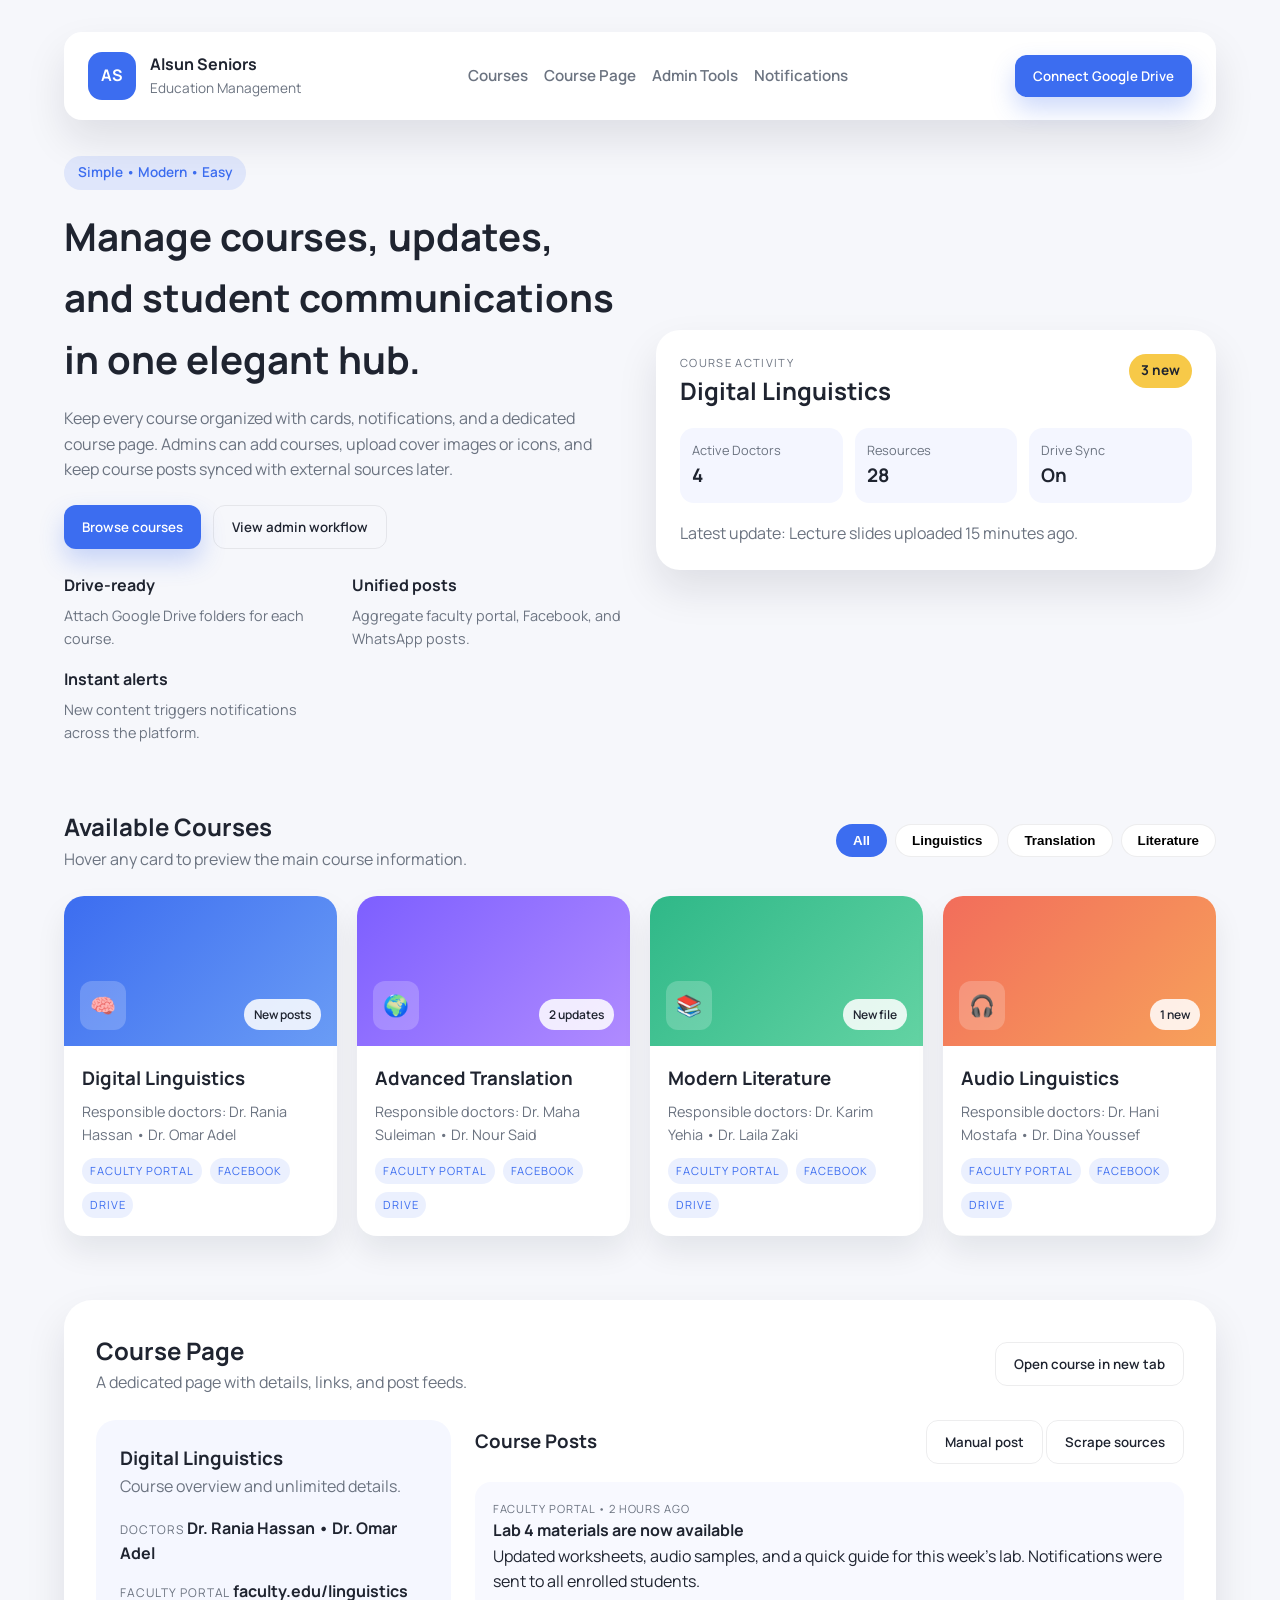
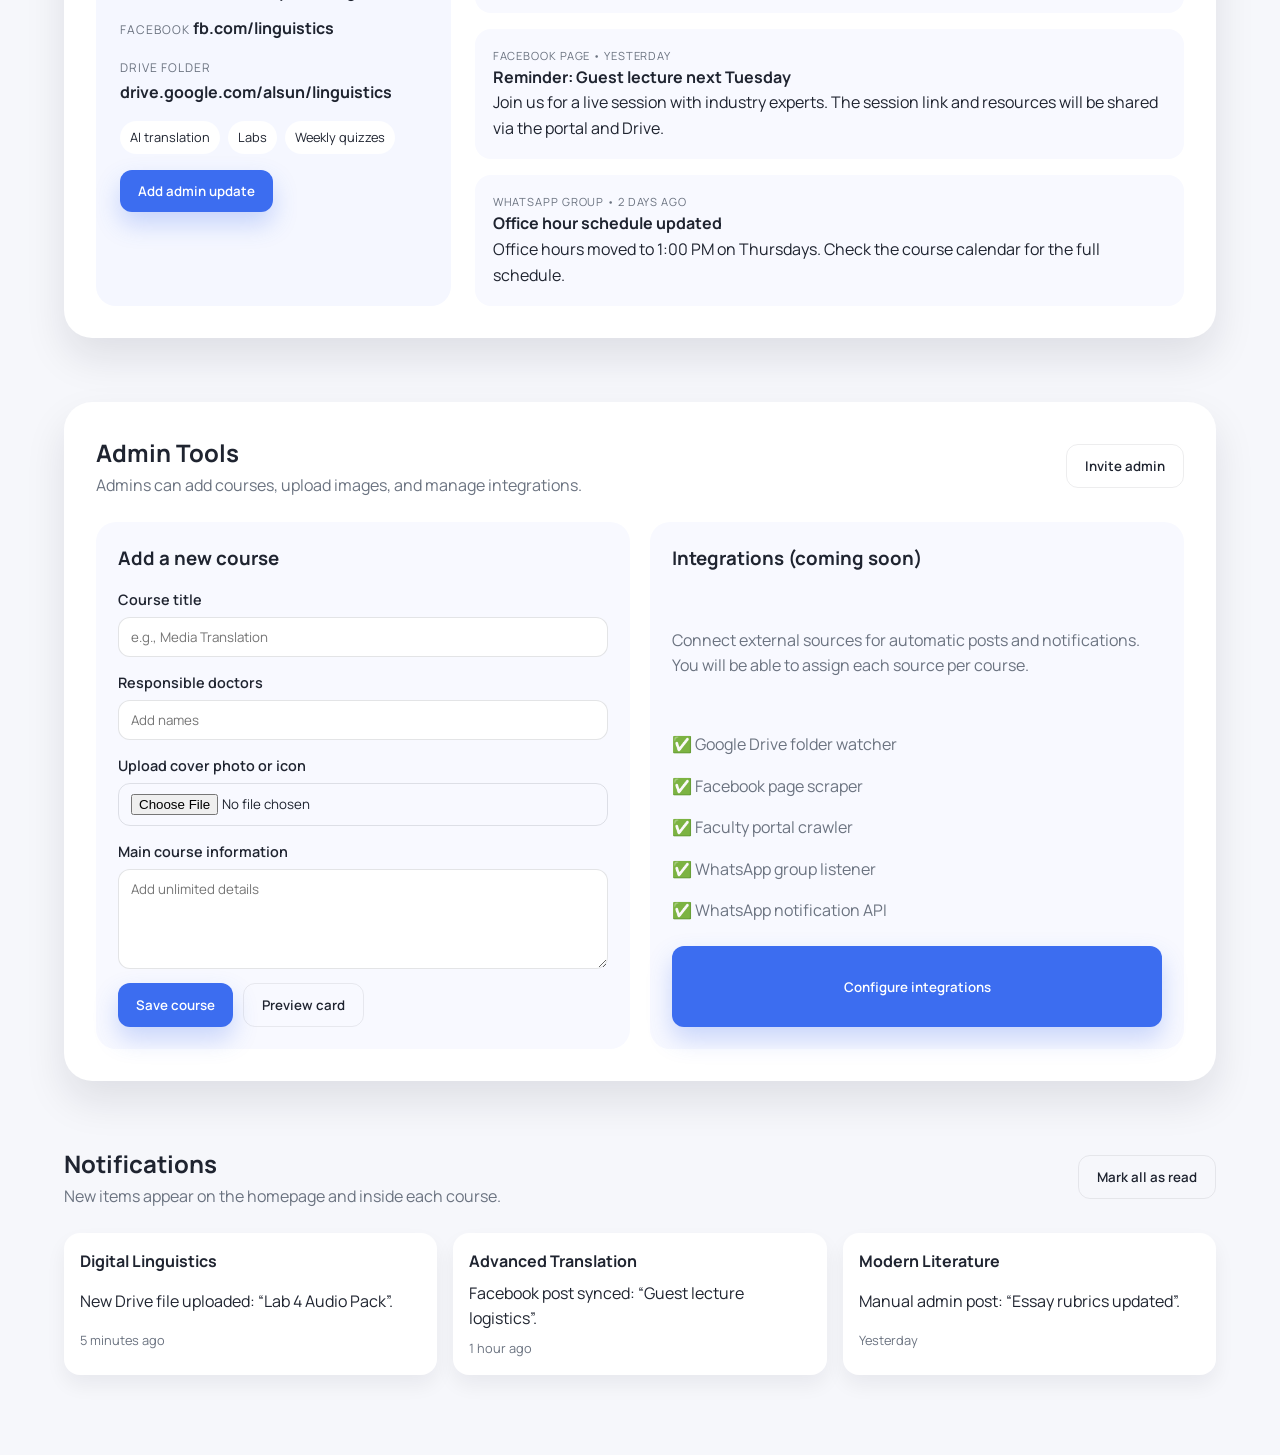
==== index.html @ a151978f "Add initial education management UI" ====
<!doctype html>
<html lang="en">
  <head>
    <meta charset="UTF-8" />
    <meta name="viewport" content="width=device-width, initial-scale=1.0" />
    <title>Alsun Seniors | Education System</title>
    <link rel="stylesheet" href="styles.css" />
    <link rel="preconnect" href="https://fonts.googleapis.com" />
    <link rel="preconnect" href="https://fonts.gstatic.com" crossorigin />
    <link
      href="https://fonts.googleapis.com/css2?family=Manrope:wght@300;400;500;600;700;800&display=swap"
      rel="stylesheet"
    />
  </head>
  <body>
    <div class="page">
      <header class="topbar">
        <div class="logo">
          <span class="logo-mark">AS</span>
          <div>
            <p class="logo-title">Alsun Seniors</p>
            <p class="logo-subtitle">Education Management</p>
          </div>
        </div>
        <nav class="topbar-nav">
          <a href="#courses">Courses</a>
          <a href="#course-view">Course Page</a>
          <a href="#admin">Admin Tools</a>
          <a href="#notifications">Notifications</a>
        </nav>
        <button class="btn primary">Connect Google Drive</button>
      </header>

      <main>
        <section class="hero">
          <div>
            <p class="pill">Simple • Modern • Easy</p>
            <h1>Manage courses, updates, and student communications in one elegant hub.</h1>
            <p class="hero-text">
              Keep every course organized with cards, notifications, and a dedicated course page. Admins can add
              courses, upload cover images or icons, and keep course posts synced with external sources later.
            </p>
            <div class="hero-actions">
              <button class="btn primary">Browse courses</button>
              <button class="btn ghost">View admin workflow</button>
            </div>
            <div class="hero-meta">
              <div>
                <h3>Drive-ready</h3>
                <p>Attach Google Drive folders for each course.</p>
              </div>
              <div>
                <h3>Unified posts</h3>
                <p>Aggregate faculty portal, Facebook, and WhatsApp posts.</p>
              </div>
              <div>
                <h3>Instant alerts</h3>
                <p>New content triggers notifications across the platform.</p>
              </div>
            </div>
          </div>
          <div class="hero-card">
            <div class="hero-card-top">
              <div>
                <p class="hero-label">Course Activity</p>
                <h2>Digital Linguistics</h2>
              </div>
              <span class="badge">3 new</span>
            </div>
            <div class="hero-card-body">
              <div class="stat">
                <p>Active Doctors</p>
                <h3>4</h3>
              </div>
              <div class="stat">
                <p>Resources</p>
                <h3>28</h3>
              </div>
              <div class="stat">
                <p>Drive Sync</p>
                <h3>On</h3>
              </div>
            </div>
            <div class="hero-card-footer">
              <p>Latest update: Lecture slides uploaded 15 minutes ago.</p>
            </div>
          </div>
        </section>

        <section id="courses" class="section">
          <div class="section-header">
            <div>
              <h2>Available Courses</h2>
              <p>Hover any card to preview the main course information.</p>
            </div>
            <div class="filters">
              <button class="filter active">All</button>
              <button class="filter">Linguistics</button>
              <button class="filter">Translation</button>
              <button class="filter">Literature</button>
            </div>
          </div>

          <div class="course-grid">
            <article class="course-card">
              <div class="course-cover cover-one">
                <span class="course-icon">🧠</span>
                <span class="course-notification">New posts</span>
              </div>
              <div class="course-body">
                <h3>Digital Linguistics</h3>
                <p>Responsible doctors: Dr. Rania Hassan • Dr. Omar Adel</p>
                <div class="course-links">
                  <span>Faculty Portal</span>
                  <span>Facebook</span>
                  <span>Drive</span>
                </div>
              </div>
              <div class="course-hover">
                <h4>Main Info</h4>
                <p>
                  Focus on corpus analysis, AI translation, and applied research. Weekly lab sessions with practical
                  assignments and curated resources.
                </p>
              </div>
            </article>

            <article class="course-card">
              <div class="course-cover cover-two">
                <span class="course-icon">🌍</span>
                <span class="course-notification">2 updates</span>
              </div>
              <div class="course-body">
                <h3>Advanced Translation</h3>
                <p>Responsible doctors: Dr. Maha Suleiman • Dr. Nour Said</p>
                <div class="course-links">
                  <span>Faculty Portal</span>
                  <span>Facebook</span>
                  <span>Drive</span>
                </div>
              </div>
              <div class="course-hover">
                <h4>Main Info</h4>
                <p>
                  Professional translation workflows, CAT tools, and weekly peer reviews. Includes bilingual
                  terminology projects and industry-ready portfolios.
                </p>
              </div>
            </article>

            <article class="course-card">
              <div class="course-cover cover-three">
                <span class="course-icon">📚</span>
                <span class="course-notification">New file</span>
              </div>
              <div class="course-body">
                <h3>Modern Literature</h3>
                <p>Responsible doctors: Dr. Karim Yehia • Dr. Laila Zaki</p>
                <div class="course-links">
                  <span>Faculty Portal</span>
                  <span>Facebook</span>
                  <span>Drive</span>
                </div>
              </div>
              <div class="course-hover">
                <h4>Main Info</h4>
                <p>
                  Contemporary fiction and criticism. Includes reading circles, essay submissions, and highlighted
                  resources from the faculty portal.
                </p>
              </div>
            </article>

            <article class="course-card">
              <div class="course-cover cover-four">
                <span class="course-icon">🎧</span>
                <span class="course-notification">1 new</span>
              </div>
              <div class="course-body">
                <h3>Audio Linguistics</h3>
                <p>Responsible doctors: Dr. Hani Mostafa • Dr. Dina Youssef</p>
                <div class="course-links">
                  <span>Faculty Portal</span>
                  <span>Facebook</span>
                  <span>Drive</span>
                </div>
              </div>
              <div class="course-hover">
                <h4>Main Info</h4>
                <p>
                  Phonetics and voice analysis with hands-on labs. Includes recorded sessions, quizzes, and weekly
                  practice tasks.
                </p>
              </div>
            </article>
          </div>
        </section>

        <section id="course-view" class="section course-view">
          <div class="section-header">
            <div>
              <h2>Course Page</h2>
              <p>A dedicated page with details, links, and post feeds.</p>
            </div>
            <button class="btn ghost">Open course in new tab</button>
          </div>

          <div class="course-layout">
            <aside class="course-sidebar">
              <h3>Digital Linguistics</h3>
              <p class="muted">Course overview and unlimited details.</p>
              <div class="info-list">
                <div>
                  <span>Doctors</span>
                  <strong>Dr. Rania Hassan • Dr. Omar Adel</strong>
                </div>
                <div>
                  <span>Faculty Portal</span>
                  <strong>faculty.edu/linguistics</strong>
                </div>
                <div>
                  <span>Facebook</span>
                  <strong>fb.com/linguistics</strong>
                </div>
                <div>
                  <span>Drive Folder</span>
                  <strong>drive.google.com/alsun/linguistics</strong>
                </div>
              </div>
              <div class="tag-list">
                <span>AI translation</span>
                <span>Labs</span>
                <span>Weekly quizzes</span>
              </div>
              <button class="btn primary">Add admin update</button>
            </aside>

            <div class="course-feed">
              <div class="feed-header">
                <h3>Course Posts</h3>
                <div class="feed-actions">
                  <button class="btn ghost">Manual post</button>
                  <button class="btn ghost">Scrape sources</button>
                </div>
              </div>
              <div class="feed-grid">
                <article class="feed-card">
                  <p class="feed-source">Faculty Portal • 2 hours ago</p>
                  <h4>Lab 4 materials are now available</h4>
                  <p>
                    Updated worksheets, audio samples, and a quick guide for this week’s lab. Notifications were sent
                    to all enrolled students.
                  </p>
                </article>
                <article class="feed-card">
                  <p class="feed-source">Facebook Page • Yesterday</p>
                  <h4>Reminder: Guest lecture next Tuesday</h4>
                  <p>
                    Join us for a live session with industry experts. The session link and resources will be shared
                    via the portal and Drive.
                  </p>
                </article>
                <article class="feed-card">
                  <p class="feed-source">WhatsApp Group • 2 days ago</p>
                  <h4>Office hour schedule updated</h4>
                  <p>
                    Office hours moved to 1:00 PM on Thursdays. Check the course calendar for the full schedule.
                  </p>
                </article>
              </div>
            </div>
          </div>
        </section>

        <section id="admin" class="section admin">
          <div class="section-header">
            <div>
              <h2>Admin Tools</h2>
              <p>Admins can add courses, upload images, and manage integrations.</p>
            </div>
            <button class="btn ghost">Invite admin</button>
          </div>

          <div class="admin-grid">
            <form class="admin-card">
              <h3>Add a new course</h3>
              <label>
                Course title
                <input type="text" placeholder="e.g., Media Translation" />
              </label>
              <label>
                Responsible doctors
                <input type="text" placeholder="Add names" />
              </label>
              <label>
                Upload cover photo or icon
                <input type="file" />
              </label>
              <label>
                Main course information
                <textarea placeholder="Add unlimited details"></textarea>
              </label>
              <div class="form-actions">
                <button class="btn primary" type="button">Save course</button>
                <button class="btn ghost" type="button">Preview card</button>
              </div>
            </form>

            <div class="admin-card">
              <h3>Integrations (coming soon)</h3>
              <p class="muted">
                Connect external sources for automatic posts and notifications. You will be able to assign each source
                per course.
              </p>
              <ul class="integration-list">
                <li>✅ Google Drive folder watcher</li>
                <li>✅ Facebook page scraper</li>
                <li>✅ Faculty portal crawler</li>
                <li>✅ WhatsApp group listener</li>
                <li>✅ WhatsApp notification API</li>
              </ul>
              <button class="btn primary" type="button">Configure integrations</button>
            </div>
          </div>
        </section>

        <section id="notifications" class="section">
          <div class="section-header">
            <div>
              <h2>Notifications</h2>
              <p>New items appear on the homepage and inside each course.</p>
            </div>
            <button class="btn ghost">Mark all as read</button>
          </div>

          <div class="notification-grid">
            <div class="notification-card">
              <h4>Digital Linguistics</h4>
              <p>New Drive file uploaded: “Lab 4 Audio Pack”.</p>
              <span>5 minutes ago</span>
            </div>
            <div class="notification-card">
              <h4>Advanced Translation</h4>
              <p>Facebook post synced: “Guest lecture logistics”.</p>
              <span>1 hour ago</span>
            </div>
            <div class="notification-card">
              <h4>Modern Literature</h4>
              <p>Manual admin post: “Essay rubrics updated”.</p>
              <span>Yesterday</span>
            </div>
          </div>
        </section>
      </main>
    </div>
  </body>
</html>
---- styles.css ----
:root {
  color-scheme: light;
  --bg: #f6f7fb;
  --card: #ffffff;
  --text: #1f2430;
  --muted: #6b7380;
  --primary: #3c6df0;
  --primary-dark: #2b4fb8;
  --accent: #f7c948;
  --outline: rgba(31, 36, 48, 0.08);
  --shadow: 0 20px 40px rgba(15, 23, 42, 0.1);
}

* {
  box-sizing: border-box;
  margin: 0;
  padding: 0;
}

body {
  font-family: "Manrope", system-ui, sans-serif;
  background: var(--bg);
  color: var(--text);
  line-height: 1.6;
}

.page {
  max-width: 1200px;
  margin: 0 auto;
  padding: 32px 24px 80px;
}

.topbar {
  display: flex;
  align-items: center;
  justify-content: space-between;
  gap: 24px;
  background: var(--card);
  padding: 20px 24px;
  border-radius: 18px;
  box-shadow: var(--shadow);
  position: sticky;
  top: 16px;
  z-index: 10;
}

.logo {
  display: flex;
  align-items: center;
  gap: 14px;
}

.logo-mark {
  display: grid;
  place-items: center;
  width: 48px;
  height: 48px;
  border-radius: 14px;
  background: var(--primary);
  color: white;
  font-weight: 700;
}

.logo-title {
  font-weight: 700;
}

.logo-subtitle {
  color: var(--muted);
  font-size: 0.85rem;
}

.topbar-nav {
  display: flex;
  gap: 16px;
  flex-wrap: wrap;
}

.topbar-nav a {
  text-decoration: none;
  color: var(--muted);
  font-weight: 600;
  font-size: 0.95rem;
}

.btn {
  padding: 12px 18px;
  border-radius: 12px;
  border: none;
  font-weight: 600;
  cursor: pointer;
  font-family: inherit;
}

.btn.primary {
  background: var(--primary);
  color: white;
  box-shadow: 0 12px 24px rgba(60, 109, 240, 0.25);
}

.btn.primary:hover {
  background: var(--primary-dark);
}

.btn.ghost {
  background: transparent;
  border: 1px solid var(--outline);
  color: var(--text);
}

.hero {
  display: grid;
  grid-template-columns: repeat(auto-fit, minmax(280px, 1fr));
  gap: 32px;
  margin-top: 36px;
  align-items: center;
}

.pill {
  background: rgba(60, 109, 240, 0.12);
  color: var(--primary);
  padding: 6px 14px;
  border-radius: 999px;
  display: inline-block;
  font-weight: 600;
  font-size: 0.85rem;
  margin-bottom: 16px;
}

.hero h1 {
  font-size: clamp(2rem, 3vw, 3rem);
  margin-bottom: 16px;
}

.hero-text {
  color: var(--muted);
  margin-bottom: 22px;
}

.hero-actions {
  display: flex;
  gap: 12px;
  margin-bottom: 24px;
  flex-wrap: wrap;
}

.hero-meta {
  display: grid;
  grid-template-columns: repeat(auto-fit, minmax(180px, 1fr));
  gap: 16px;
}

.hero-meta h3 {
  font-size: 1rem;
  margin-bottom: 6px;
}

.hero-meta p {
  color: var(--muted);
  font-size: 0.9rem;
}

.hero-card {
  background: var(--card);
  padding: 24px;
  border-radius: 24px;
  box-shadow: var(--shadow);
}

.hero-card-top {
  display: flex;
  justify-content: space-between;
  align-items: start;
  gap: 12px;
  margin-bottom: 18px;
}

.hero-label {
  text-transform: uppercase;
  letter-spacing: 0.12em;
  color: var(--muted);
  font-size: 0.7rem;
}

.badge {
  background: var(--accent);
  padding: 6px 12px;
  border-radius: 999px;
  font-weight: 700;
  font-size: 0.85rem;
}

.hero-card-body {
  display: grid;
  grid-template-columns: repeat(auto-fit, minmax(120px, 1fr));
  gap: 12px;
}

.stat {
  padding: 12px;
  border-radius: 14px;
  background: #f4f6ff;
}

.stat p {
  font-size: 0.8rem;
  color: var(--muted);
}

.hero-card-footer {
  margin-top: 18px;
  color: var(--muted);
}

.section {
  margin-top: 64px;
}

.section-header {
  display: flex;
  justify-content: space-between;
  align-items: center;
  gap: 16px;
  margin-bottom: 24px;
  flex-wrap: wrap;
}

.section-header p {
  color: var(--muted);
}

.filters {
  display: flex;
  gap: 8px;
  flex-wrap: wrap;
}

.filter {
  border-radius: 999px;
  padding: 8px 16px;
  background: white;
  border: 1px solid var(--outline);
  font-weight: 600;
  cursor: pointer;
}

.filter.active {
  background: var(--primary);
  color: white;
  border-color: transparent;
}

.course-grid {
  display: grid;
  grid-template-columns: repeat(auto-fit, minmax(240px, 1fr));
  gap: 20px;
}

.course-card {
  position: relative;
  background: var(--card);
  border-radius: 20px;
  overflow: hidden;
  box-shadow: 0 16px 30px rgba(15, 23, 42, 0.08);
  transition: transform 0.2s ease, box-shadow 0.2s ease;
}

.course-card:hover {
  transform: translateY(-6px);
  box-shadow: 0 24px 40px rgba(15, 23, 42, 0.15);
}

.course-cover {
  height: 150px;
  display: flex;
  align-items: flex-end;
  justify-content: space-between;
  padding: 16px;
  color: white;
}

.cover-one {
  background: linear-gradient(135deg, #3c6df0, #6a9cf5);
}

.cover-two {
  background: linear-gradient(135deg, #7d5fff, #b08bff);
}

.cover-three {
  background: linear-gradient(135deg, #2fb888, #63d3a3);
}

.cover-four {
  background: linear-gradient(135deg, #f26d5b, #f7a15b);
}

.course-icon {
  background: rgba(255, 255, 255, 0.2);
  padding: 8px 10px;
  border-radius: 12px;
  font-size: 1.3rem;
}

.course-notification {
  background: rgba(255, 255, 255, 0.85);
  color: var(--text);
  padding: 6px 10px;
  border-radius: 999px;
  font-size: 0.75rem;
  font-weight: 600;
}

.course-body {
  padding: 18px;
}

.course-body p {
  color: var(--muted);
  font-size: 0.9rem;
  margin-top: 6px;
}

.course-links {
  margin-top: 12px;
  display: flex;
  gap: 8px;
  flex-wrap: wrap;
}

.course-links span {
  font-size: 0.7rem;
  text-transform: uppercase;
  letter-spacing: 0.08em;
  color: var(--primary);
  background: rgba(60, 109, 240, 0.1);
  padding: 4px 8px;
  border-radius: 999px;
}

.course-hover {
  position: absolute;
  inset: auto 0 0 0;
  background: rgba(31, 36, 48, 0.92);
  color: white;
  padding: 18px;
  transform: translateY(100%);
  transition: transform 0.2s ease;
}

.course-card:hover .course-hover {
  transform: translateY(0);
}

.course-view {
  background: var(--card);
  padding: 32px;
  border-radius: 28px;
  box-shadow: var(--shadow);
}

.course-layout {
  display: grid;
  grid-template-columns: 1fr 2fr;
  gap: 24px;
}

.course-sidebar {
  background: #f5f7ff;
  padding: 24px;
  border-radius: 20px;
}

.course-sidebar .muted {
  color: var(--muted);
  margin-bottom: 16px;
}

.info-list {
  display: grid;
  gap: 12px;
  margin-bottom: 16px;
}

.info-list span {
  font-size: 0.75rem;
  text-transform: uppercase;
  letter-spacing: 0.08em;
  color: var(--muted);
}

.tag-list {
  display: flex;
  gap: 8px;
  flex-wrap: wrap;
  margin-bottom: 16px;
}

.tag-list span {
  background: white;
  padding: 6px 10px;
  border-radius: 999px;
  font-size: 0.8rem;
}

.course-feed {
  display: grid;
  gap: 18px;
}

.feed-header {
  display: flex;
  justify-content: space-between;
  align-items: center;
  gap: 12px;
  flex-wrap: wrap;
}

.feed-grid {
  display: grid;
  gap: 16px;
}

.feed-card {
  background: #f8f9ff;
  padding: 18px;
  border-radius: 16px;
}

.feed-source {
  text-transform: uppercase;
  letter-spacing: 0.08em;
  font-size: 0.7rem;
  color: var(--muted);
}

.admin {
  background: var(--card);
  padding: 32px;
  border-radius: 28px;
  box-shadow: var(--shadow);
}

.admin-grid {
  display: grid;
  grid-template-columns: repeat(auto-fit, minmax(260px, 1fr));
  gap: 20px;
}

.admin-card {
  background: #f8f9ff;
  padding: 22px;
  border-radius: 20px;
  display: grid;
  gap: 14px;
}

.admin-card label {
  display: grid;
  gap: 6px;
  font-weight: 600;
  font-size: 0.9rem;
}

.admin-card input,
.admin-card textarea {
  border-radius: 12px;
  border: 1px solid rgba(31, 36, 48, 0.12);
  padding: 10px 12px;
  font-family: inherit;
}

.admin-card textarea {
  min-height: 100px;
}

.form-actions {
  display: flex;
  gap: 10px;
  flex-wrap: wrap;
}

.integration-list {
  list-style: none;
  display: grid;
  gap: 8px;
  color: var(--muted);
}

.notification-grid {
  display: grid;
  grid-template-columns: repeat(auto-fit, minmax(220px, 1fr));
  gap: 16px;
}

.notification-card {
  background: var(--card);
  padding: 16px;
  border-radius: 16px;
  box-shadow: 0 10px 20px rgba(15, 23, 42, 0.06);
  display: grid;
  gap: 6px;
}

.notification-card span {
  color: var(--muted);
  font-size: 0.8rem;
}

.muted {
  color: var(--muted);
}

@media (max-width: 960px) {
  .topbar {
    flex-direction: column;
    align-items: flex-start;
  }

  .course-layout {
    grid-template-columns: 1fr;
  }
}

@media (max-width: 720px) {
  .page {
    padding: 20px 16px 60px;
  }

  .topbar-nav {
    width: 100%;
    justify-content: space-between;
  }
}
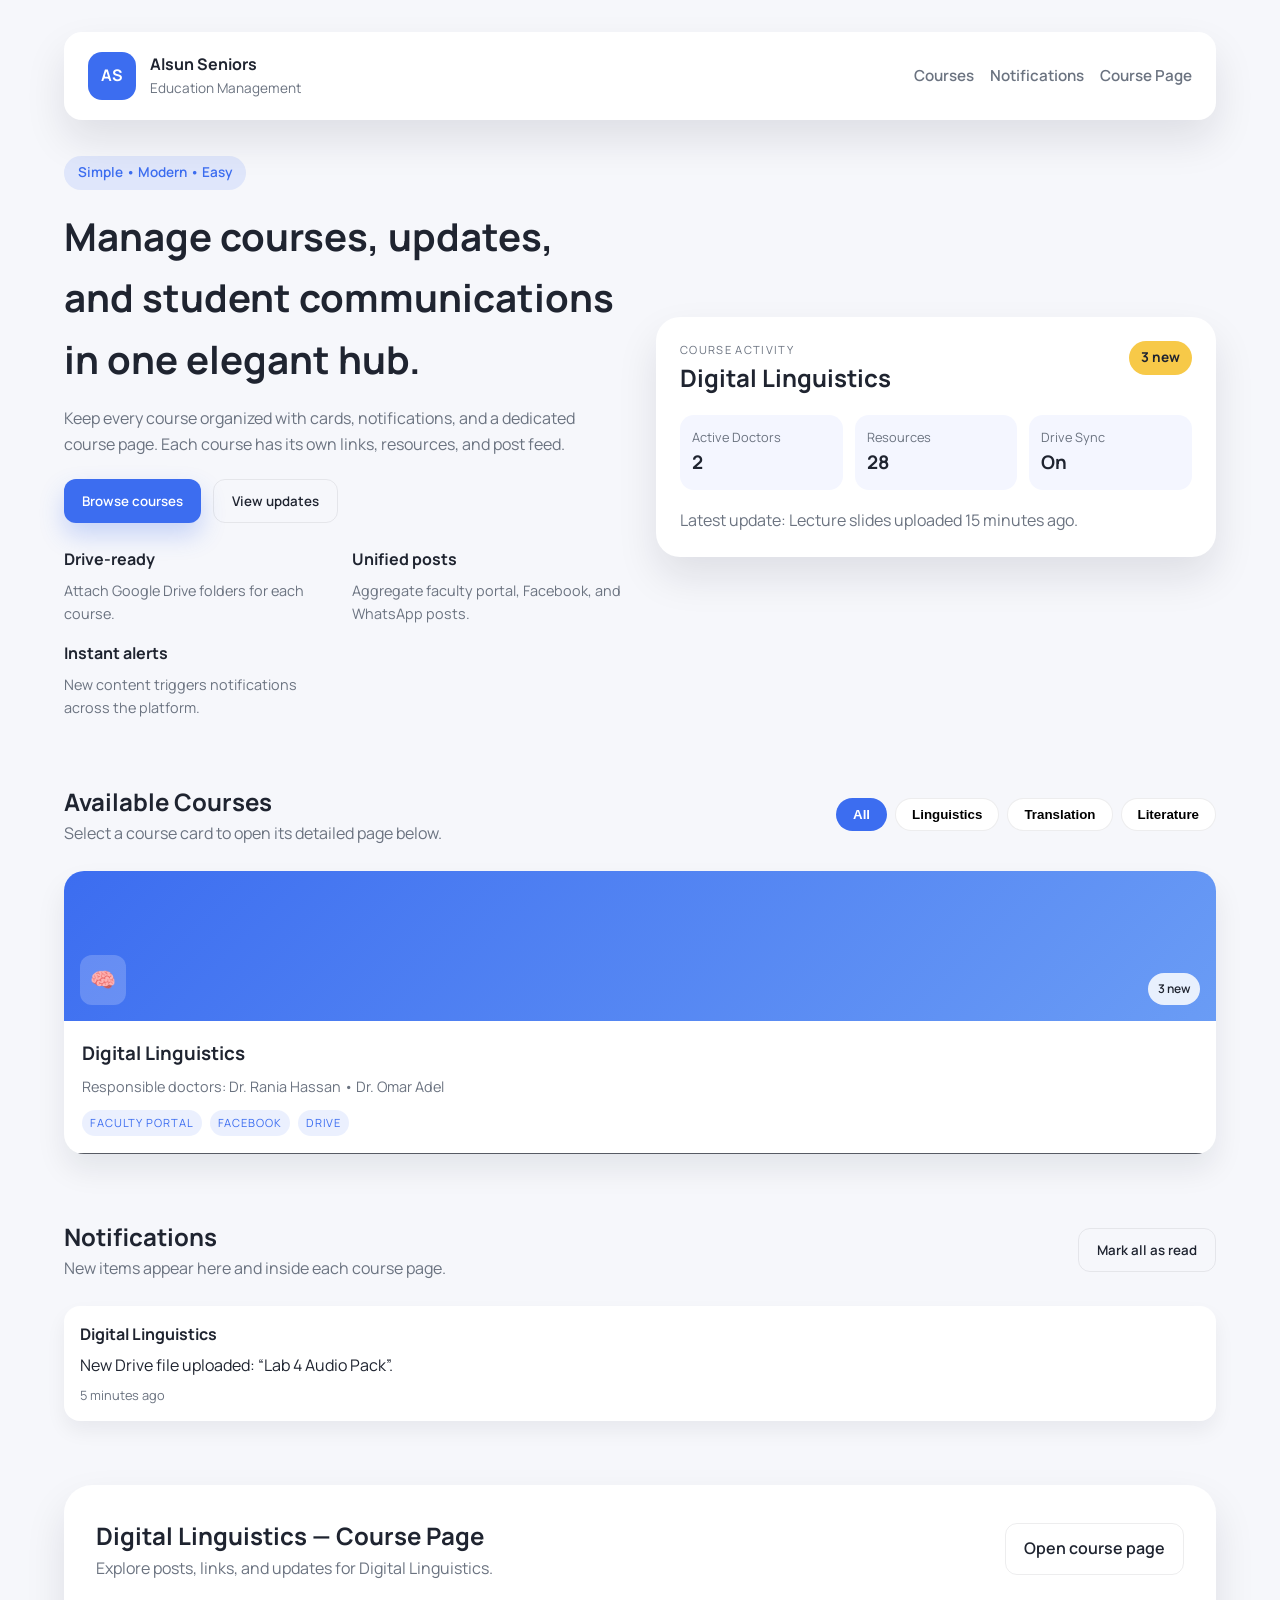
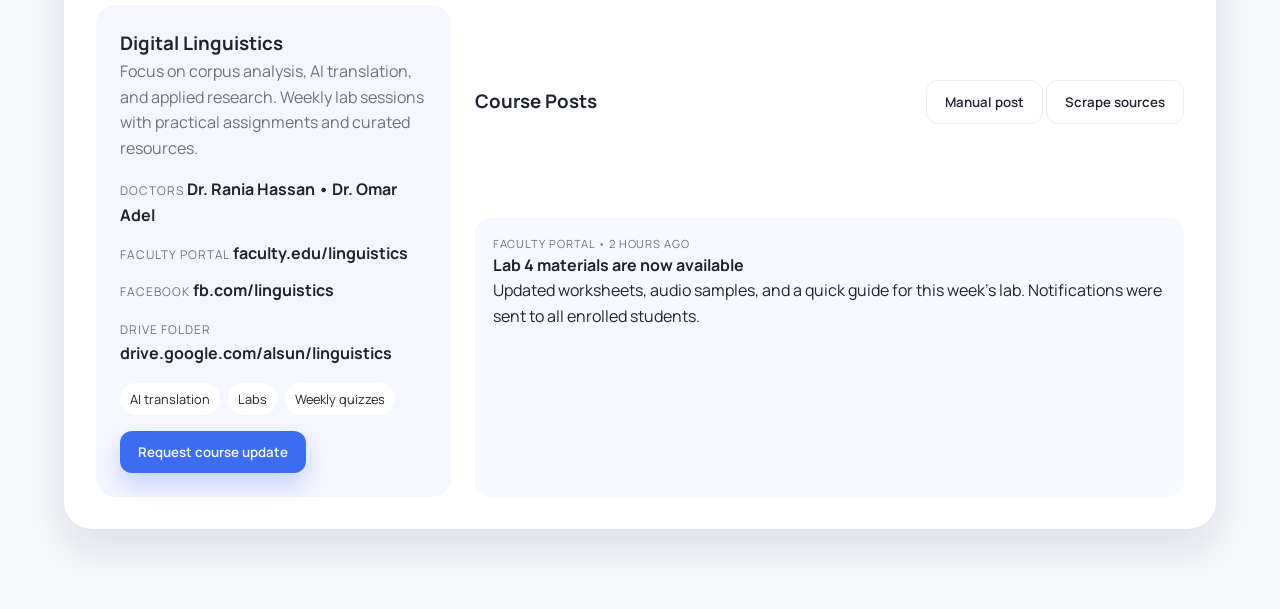
==== commit 34b3a56f: "Fix sqlite migration ordering" ====
--- a/index.html
+++ b/index.html
@@ -24,11 +24,9 @@
         </div>
         <nav class="topbar-nav">
           <a href="#courses">Courses</a>
+          <a href="#notifications">Notifications</a>
           <a href="#course-view">Course Page</a>
-          <a href="#admin">Admin Tools</a>
-          <a href="#notifications">Notifications</a>
         </nav>
-        <button class="btn primary">Connect Google Drive</button>
       </header>
 
       <main>
@@ -37,12 +35,12 @@
             <p class="pill">Simple • Modern • Easy</p>
             <h1>Manage courses, updates, and student communications in one elegant hub.</h1>
             <p class="hero-text">
-              Keep every course organized with cards, notifications, and a dedicated course page. Admins can add
-              courses, upload cover images or icons, and keep course posts synced with external sources later.
+              Keep every course organized with cards, notifications, and a dedicated course page. Each course has its
+              own links, resources, and post feed.
             </p>
             <div class="hero-actions">
               <button class="btn primary">Browse courses</button>
-              <button class="btn ghost">View admin workflow</button>
+              <button class="btn ghost">View updates</button>
             </div>
             <div class="hero-meta">
               <div>
@@ -59,30 +57,30 @@
               </div>
             </div>
           </div>
-          <div class="hero-card">
+          <div class="hero-card" id="hero-card">
             <div class="hero-card-top">
               <div>
                 <p class="hero-label">Course Activity</p>
-                <h2>Digital Linguistics</h2>
+                <h2 id="hero-course-title">Digital Linguistics</h2>
               </div>
-              <span class="badge">3 new</span>
+              <span class="badge" id="hero-course-badge">3 new</span>
             </div>
             <div class="hero-card-body">
               <div class="stat">
                 <p>Active Doctors</p>
-                <h3>4</h3>
+                <h3 id="hero-course-doctors">4</h3>
               </div>
               <div class="stat">
                 <p>Resources</p>
-                <h3>28</h3>
+                <h3 id="hero-course-resources">28</h3>
               </div>
               <div class="stat">
                 <p>Drive Sync</p>
-                <h3>On</h3>
+                <h3 id="hero-course-drive">On</h3>
               </div>
             </div>
             <div class="hero-card-footer">
-              <p>Latest update: Lecture slides uploaded 15 minutes ago.</p>
+              <p id="hero-course-update">Latest update: Lecture slides uploaded 15 minutes ago.</p>
             </div>
           </div>
         </section>
@@ -91,7 +89,7 @@
           <div class="section-header">
             <div>
               <h2>Available Courses</h2>
-              <p>Hover any card to preview the main course information.</p>
+              <p>Select a course card to open its detailed page below.</p>
             </div>
             <div class="filters">
               <button class="filter active">All</button>
@@ -101,138 +99,54 @@
             </div>
           </div>
 
-          <div class="course-grid">
-            <article class="course-card">
-              <div class="course-cover cover-one">
-                <span class="course-icon">🧠</span>
-                <span class="course-notification">New posts</span>
-              </div>
-              <div class="course-body">
-                <h3>Digital Linguistics</h3>
-                <p>Responsible doctors: Dr. Rania Hassan • Dr. Omar Adel</p>
-                <div class="course-links">
-                  <span>Faculty Portal</span>
-                  <span>Facebook</span>
-                  <span>Drive</span>
-                </div>
-              </div>
-              <div class="course-hover">
-                <h4>Main Info</h4>
-                <p>
-                  Focus on corpus analysis, AI translation, and applied research. Weekly lab sessions with practical
-                  assignments and curated resources.
-                </p>
-              </div>
-            </article>
+          <div class="course-grid" id="course-grid"></div>
+        </section>
 
-            <article class="course-card">
-              <div class="course-cover cover-two">
-                <span class="course-icon">🌍</span>
-                <span class="course-notification">2 updates</span>
-              </div>
-              <div class="course-body">
-                <h3>Advanced Translation</h3>
-                <p>Responsible doctors: Dr. Maha Suleiman • Dr. Nour Said</p>
-                <div class="course-links">
-                  <span>Faculty Portal</span>
-                  <span>Facebook</span>
-                  <span>Drive</span>
-                </div>
-              </div>
-              <div class="course-hover">
-                <h4>Main Info</h4>
-                <p>
-                  Professional translation workflows, CAT tools, and weekly peer reviews. Includes bilingual
-                  terminology projects and industry-ready portfolios.
-                </p>
-              </div>
-            </article>
+        <section id="notifications" class="section">
+          <div class="section-header">
+            <div>
+              <h2>Notifications</h2>
+              <p>New items appear here and inside each course page.</p>
+            </div>
+            <button class="btn ghost">Mark all as read</button>
+          </div>
 
-            <article class="course-card">
-              <div class="course-cover cover-three">
-                <span class="course-icon">📚</span>
-                <span class="course-notification">New file</span>
-              </div>
-              <div class="course-body">
-                <h3>Modern Literature</h3>
-                <p>Responsible doctors: Dr. Karim Yehia • Dr. Laila Zaki</p>
-                <div class="course-links">
-                  <span>Faculty Portal</span>
-                  <span>Facebook</span>
-                  <span>Drive</span>
-                </div>
-              </div>
-              <div class="course-hover">
-                <h4>Main Info</h4>
-                <p>
-                  Contemporary fiction and criticism. Includes reading circles, essay submissions, and highlighted
-                  resources from the faculty portal.
-                </p>
-              </div>
-            </article>
-
-            <article class="course-card">
-              <div class="course-cover cover-four">
-                <span class="course-icon">🎧</span>
-                <span class="course-notification">1 new</span>
-              </div>
-              <div class="course-body">
-                <h3>Audio Linguistics</h3>
-                <p>Responsible doctors: Dr. Hani Mostafa • Dr. Dina Youssef</p>
-                <div class="course-links">
-                  <span>Faculty Portal</span>
-                  <span>Facebook</span>
-                  <span>Drive</span>
-                </div>
-              </div>
-              <div class="course-hover">
-                <h4>Main Info</h4>
-                <p>
-                  Phonetics and voice analysis with hands-on labs. Includes recorded sessions, quizzes, and weekly
-                  practice tasks.
-                </p>
-              </div>
-            </article>
-          </div>
+          <div class="notification-grid" id="notification-grid"></div>
         </section>
 
         <section id="course-view" class="section course-view">
           <div class="section-header">
             <div>
-              <h2>Course Page</h2>
-              <p>A dedicated page with details, links, and post feeds.</p>
+              <h2 id="course-title">Course Page</h2>
+              <p id="course-subtitle">A dedicated page with details, links, and post feeds.</p>
             </div>
-            <button class="btn ghost">Open course in new tab</button>
+            <a class="btn ghost" id="course-open-link" href="course.html">Open course page</a>
           </div>
 
           <div class="course-layout">
             <aside class="course-sidebar">
-              <h3>Digital Linguistics</h3>
-              <p class="muted">Course overview and unlimited details.</p>
+              <h3 id="course-name">Digital Linguistics</h3>
+              <p class="muted" id="course-overview">Course overview and unlimited details.</p>
               <div class="info-list">
                 <div>
                   <span>Doctors</span>
-                  <strong>Dr. Rania Hassan • Dr. Omar Adel</strong>
+                  <strong id="course-doctors">Dr. Rania Hassan • Dr. Omar Adel</strong>
                 </div>
                 <div>
                   <span>Faculty Portal</span>
-                  <strong>faculty.edu/linguistics</strong>
+                  <strong id="course-portal">faculty.edu/linguistics</strong>
                 </div>
                 <div>
                   <span>Facebook</span>
-                  <strong>fb.com/linguistics</strong>
+                  <strong id="course-facebook">fb.com/linguistics</strong>
                 </div>
                 <div>
                   <span>Drive Folder</span>
-                  <strong>drive.google.com/alsun/linguistics</strong>
+                  <strong id="course-drive">drive.google.com/alsun/linguistics</strong>
                 </div>
               </div>
-              <div class="tag-list">
-                <span>AI translation</span>
-                <span>Labs</span>
-                <span>Weekly quizzes</span>
-              </div>
-              <button class="btn primary">Add admin update</button>
+              <div class="tag-list" id="course-tags"></div>
+              <button class="btn primary">Request course update</button>
             </aside>
 
             <div class="course-feed">
@@ -243,115 +157,12 @@
                   <button class="btn ghost">Scrape sources</button>
                 </div>
               </div>
-              <div class="feed-grid">
-                <article class="feed-card">
-                  <p class="feed-source">Faculty Portal • 2 hours ago</p>
-                  <h4>Lab 4 materials are now available</h4>
-                  <p>
-                    Updated worksheets, audio samples, and a quick guide for this week’s lab. Notifications were sent
-                    to all enrolled students.
-                  </p>
-                </article>
-                <article class="feed-card">
-                  <p class="feed-source">Facebook Page • Yesterday</p>
-                  <h4>Reminder: Guest lecture next Tuesday</h4>
-                  <p>
-                    Join us for a live session with industry experts. The session link and resources will be shared
-                    via the portal and Drive.
-                  </p>
-                </article>
-                <article class="feed-card">
-                  <p class="feed-source">WhatsApp Group • 2 days ago</p>
-                  <h4>Office hour schedule updated</h4>
-                  <p>
-                    Office hours moved to 1:00 PM on Thursdays. Check the course calendar for the full schedule.
-                  </p>
-                </article>
-              </div>
-            </div>
-          </div>
-        </section>
-
-        <section id="admin" class="section admin">
-          <div class="section-header">
-            <div>
-              <h2>Admin Tools</h2>
-              <p>Admins can add courses, upload images, and manage integrations.</p>
-            </div>
-            <button class="btn ghost">Invite admin</button>
-          </div>
-
-          <div class="admin-grid">
-            <form class="admin-card">
-              <h3>Add a new course</h3>
-              <label>
-                Course title
-                <input type="text" placeholder="e.g., Media Translation" />
-              </label>
-              <label>
-                Responsible doctors
-                <input type="text" placeholder="Add names" />
-              </label>
-              <label>
-                Upload cover photo or icon
-                <input type="file" />
-              </label>
-              <label>
-                Main course information
-                <textarea placeholder="Add unlimited details"></textarea>
-              </label>
-              <div class="form-actions">
-                <button class="btn primary" type="button">Save course</button>
-                <button class="btn ghost" type="button">Preview card</button>
-              </div>
-            </form>
-
-            <div class="admin-card">
-              <h3>Integrations (coming soon)</h3>
-              <p class="muted">
-                Connect external sources for automatic posts and notifications. You will be able to assign each source
-                per course.
-              </p>
-              <ul class="integration-list">
-                <li>✅ Google Drive folder watcher</li>
-                <li>✅ Facebook page scraper</li>
-                <li>✅ Faculty portal crawler</li>
-                <li>✅ WhatsApp group listener</li>
-                <li>✅ WhatsApp notification API</li>
-              </ul>
-              <button class="btn primary" type="button">Configure integrations</button>
-            </div>
-          </div>
-        </section>
-
-        <section id="notifications" class="section">
-          <div class="section-header">
-            <div>
-              <h2>Notifications</h2>
-              <p>New items appear on the homepage and inside each course.</p>
-            </div>
-            <button class="btn ghost">Mark all as read</button>
-          </div>
-
-          <div class="notification-grid">
-            <div class="notification-card">
-              <h4>Digital Linguistics</h4>
-              <p>New Drive file uploaded: “Lab 4 Audio Pack”.</p>
-              <span>5 minutes ago</span>
-            </div>
-            <div class="notification-card">
-              <h4>Advanced Translation</h4>
-              <p>Facebook post synced: “Guest lecture logistics”.</p>
-              <span>1 hour ago</span>
-            </div>
-            <div class="notification-card">
-              <h4>Modern Literature</h4>
-              <p>Manual admin post: “Essay rubrics updated”.</p>
-              <span>Yesterday</span>
+              <div class="feed-grid" id="course-posts"></div>
             </div>
           </div>
         </section>
       </main>
     </div>
+    <script src="app.js"></script>
   </body>
 </html>
--- a/styles.css
+++ b/styles.css
@@ -90,6 +90,10 @@
   font-weight: 600;
   cursor: pointer;
   font-family: inherit;
+  text-decoration: none;
+  display: inline-flex;
+  align-items: center;
+  justify-content: center;
 }
 
 .btn.primary {
@@ -441,6 +445,11 @@
   box-shadow: var(--shadow);
 }
 
+.admin-hero .admin-card {
+  background: #ffffff;
+  border: 1px solid rgba(31, 36, 48, 0.08);
+}
+
 .admin-grid {
   display: grid;
   grid-template-columns: repeat(auto-fit, minmax(260px, 1fr));
@@ -463,7 +472,8 @@
 }
 
 .admin-card input,
-.admin-card textarea {
+.admin-card textarea,
+.admin-card select {
   border-radius: 12px;
   border: 1px solid rgba(31, 36, 48, 0.12);
   padding: 10px 12px;
@@ -474,6 +484,17 @@
   min-height: 100px;
 }
 
+.admin-card select {
+  background: white;
+}
+
+.checkbox {
+  display: flex;
+  align-items: center;
+  gap: 10px;
+  font-weight: 500;
+}
+
 .form-actions {
   display: flex;
   gap: 10px;
@@ -485,6 +506,15 @@
   display: grid;
   gap: 8px;
   color: var(--muted);
+}
+
+.is-hidden {
+  display: none;
+}
+
+.error {
+  color: #d64545;
+  font-weight: 600;
 }
 
 .notification-grid {
